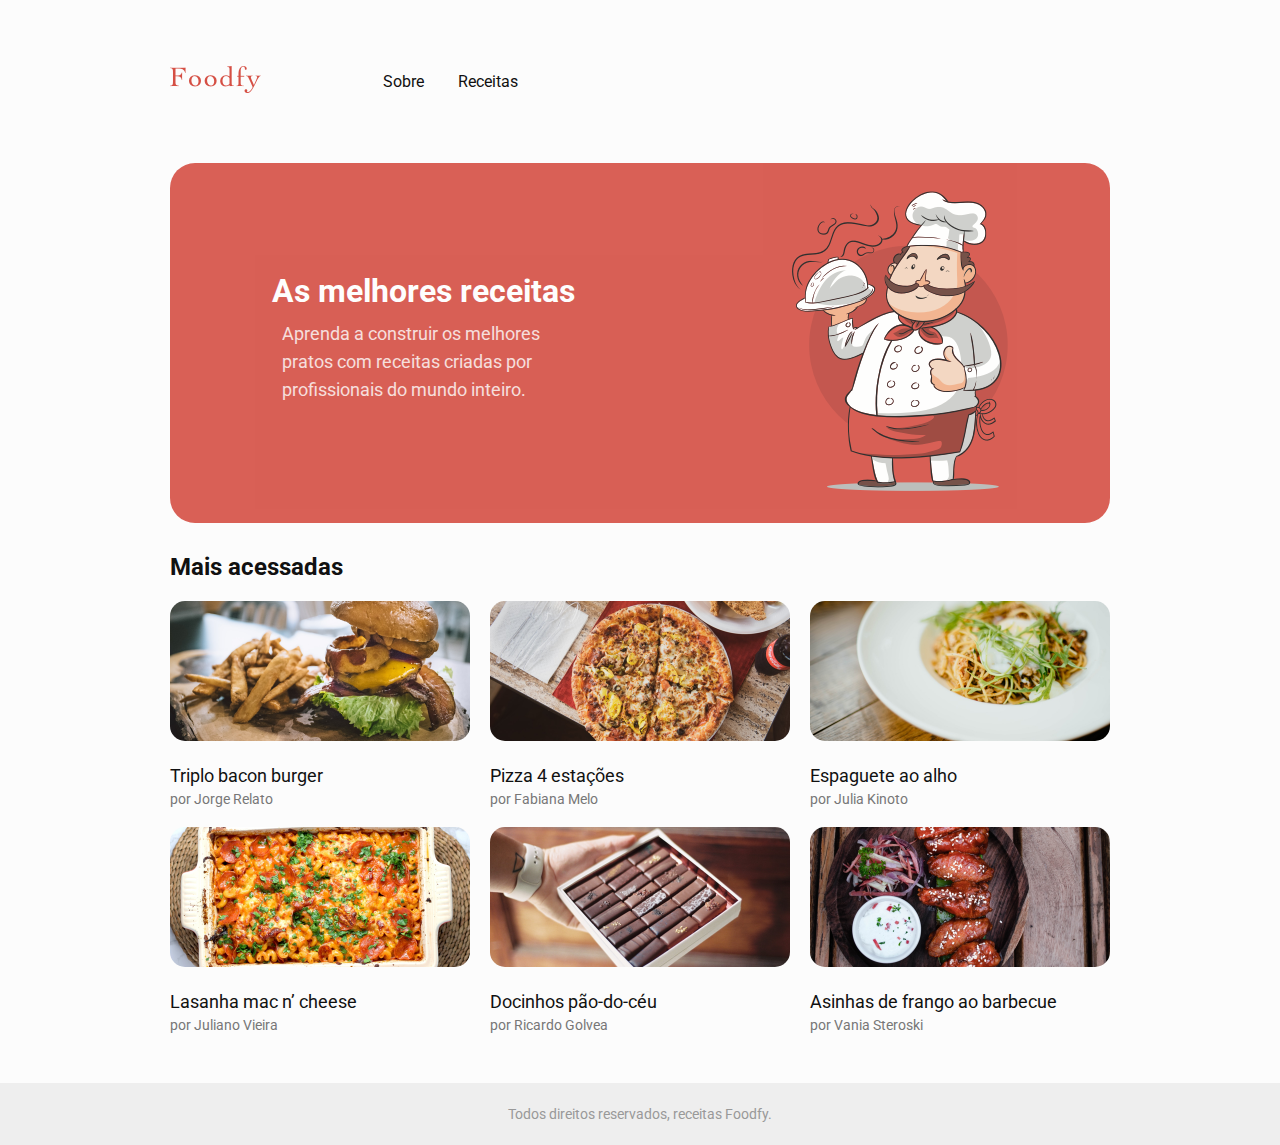
==== index.html @ 984cfd06 "projecto foodfy" ====
<!DOCTYPE html>
<html lang="en">

<head>
  <meta charset="UTF-8">
  <meta name="viewport" content="width=device-width, initial-scale=1.0">
  <link href="https://fonts.googleapis.com/css2?family=Roboto:wght@300;700&display=swap" rel="stylesheet">
  <link rel="stylesheet" href="css/styles.css">
  <title>Foodfy - Sobre</title>
</head>

<body>
  <header class="content">
    <div class="menu">
      <div class="logo">
        <a href="#">
          <img src="assets/logo1.png" alt="">
        </a>
      </div>
      <div class="links">
        <a href="sobre.html">Sobre</a>
        <a href="receitas.html">Receitas</a>
      </div>
    </div>
  </header>
  <section class="content">
     <div class="banner">
      <div class="banner-container">
        <h2>As melhores receitas</h2>
        <p>Aprenda a construir os melhores pratos
          com receitas criadas por profissionais
          do mundo inteiro.</p>
      </div>
      <div class="banner-image">
        <img src="assets/chef.png" alt="">
      </div>
    </div>

    <div class="content-receitas">
    <h2>Mais acessadas</h2>
        <div class="cards">
           <div class="card">
            <img src="assets/burger.png" alt="Triplo Bacon burguer">
            <h3>Triplo bacon burger</h3>
            <p>por Jorge Relato</p>
           </div>

           <div class="card">
            <img src="assets/pizza.png" alt="Triplo Bacon burguer">
            <h3>Pizza 4 estações</h3>
            <p>por Fabiana Melo</p>
           </div>

           <div class="card">
            <img src="assets/espaguete.png" alt="Triplo Bacon burguer">
            <h3>Espaguete ao alho</h3>
            <p>por Julia Kinoto</p>
           </div>

           <div class="card">
            <img src="assets/lasanha.png" alt="Triplo Bacon burguer">
            <h3>Lasanha mac n’ cheese</h3>
            <p>por Juliano Vieira</p>
           </div>

           <div class="card">
            <img src="assets/doce.png" alt="Triplo Bacon burguer">
            <h3>Docinhos pão-do-céu</h3>
            <p>por Ricardo Golvea</p>
           </div>

           <div class="card">
            <img src="assets/asinhas.png" alt="Triplo Bacon burguer">
            <h3>Asinhas de frango ao barbecue</h3>
            <p>por Vania Steroski</p>
           </div>

        </div>
    </div>



  </section>
  <footer>
    <p>Todos direitos reservados, receitas Foodfy.</p>
</div>
</footer>
</body>

</html>
---- css/styles.css ----
* {
  margin: 0;
  padding: 0;
  border: 0;
  font-family: 'Roboto',sans-serif,Times;
}

body{
    background: #fcfcfc;
}

header {
  padding: 36px;
  margin-left: 231px;
}

header .menu {
  display: flex;
  align-items: center;
  width: 100%;
  max-width: 940px;

}

header .menu .logo img {
  margin: 0 122px 0 0;
}

header .menu .links a{
 display: inline-block;
 margin-right: 30px;
 font-size: 16px;
 text-decoration: none;
 color: #111111;

}
header .menu .links a:hover{

  color: #D54F44;
 }

 .content{
   width: 100%;
   max-width: 940px;
   margin: 30px auto;
}

 .content .banner{
   height: 360px;
   display: flex;
   justify-content: space-around;
   align-items: center;
   background: #D54F44;
   opacity: 0.9;
   border-radius: 25px;
 }

 .banner-container {
   width: 100%;
   max-width: 316px;
 }
 .banner-container h2 {
    font-size: 32px;
    color: white;
 }

 .banner-container p {
  margin: 10px;
  color: white;
  line-height: 28px;
  font-size: 18px;
  opacity: 0.8;
}

.content-receitas h2{
  font-size: 24px;
  font-weight: bold;
  margin: 30px 0 20px 0;
  color: #111111;
}

.content-receitas .cards {
  display: grid;
  grid-template-columns: 1fr 1fr 1fr;
  gap:20px;

}

.content-receitas .cards .card {
  width: 100%;
  max-width: 300px;
}

.content-receitas .cards .card img {
  width: 100%;
  border-radius: 15px;
}

.content-receitas .cards .card h3 {
  font-size: 18px;
  color: #111111;
  font-weight: normal;
  margin-top: 20px;
}

.content-receitas .cards .card p {
  font-size: 14px;
  color: #777777;
  margin-top: 5px;
}

footer {
  margin-top: 50px;
  background: #EEEEEE;
  height: 62px;
  text-align: center;
}

footer p {
 font-size: 14px;
 color: #999999;
  padding: 23px 0;

}


/* pagina sobre */
.sobre-content {
   display: flex;
   flex-direction: column;
   align-items: center;
}

.title {
  font-size: 24px;
  color: #111111;
  margin: 20px 0;
}
.text-sobre {
  font-size: 18px;
  color: #444444;
  line-height: 28px;
  text-align: justify;

}
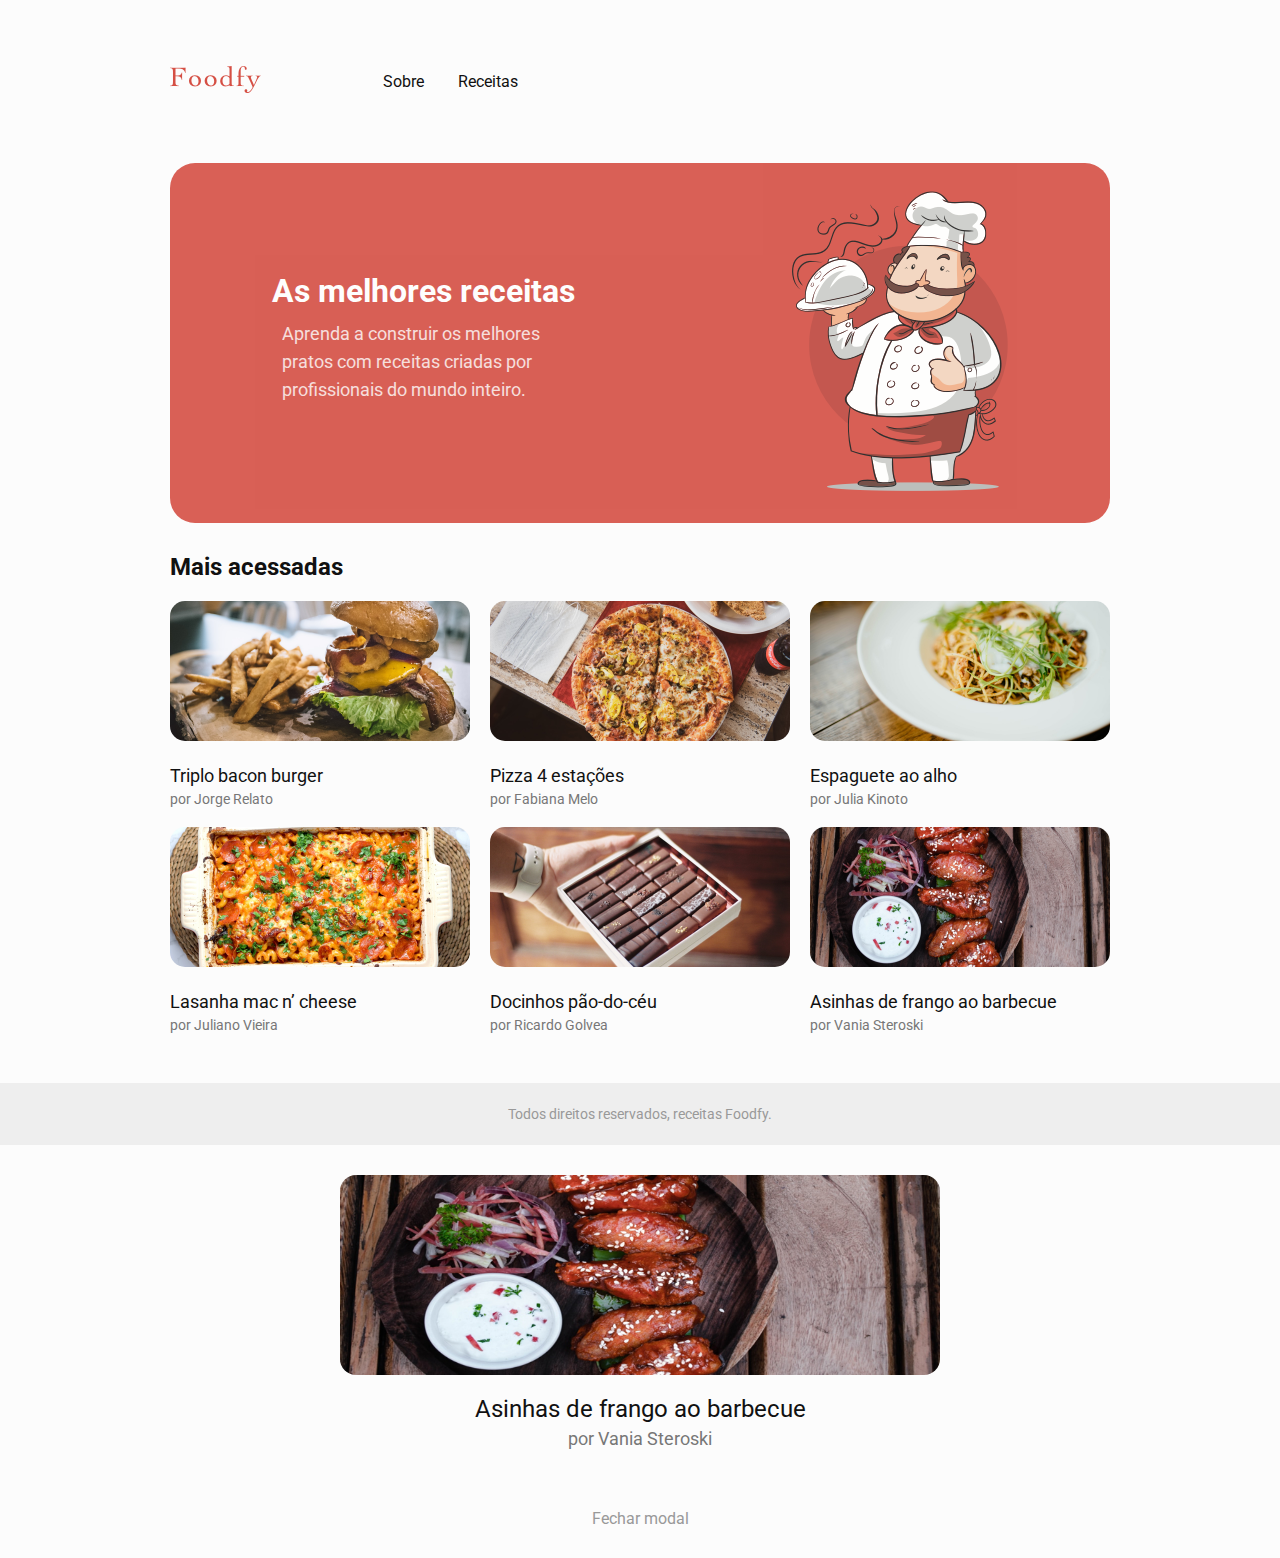
==== commit 2d546e03: "creating page modal" ====
--- a/index.html
+++ b/index.html
@@ -6,14 +6,14 @@
   <meta name="viewport" content="width=device-width, initial-scale=1.0">
   <link href="https://fonts.googleapis.com/css2?family=Roboto:wght@300;700&display=swap" rel="stylesheet">
   <link rel="stylesheet" href="css/styles.css">
-  <title>Foodfy - Sobre</title>
+  <title>Foodfy</title>
 </head>
 
 <body>
   <header class="content">
     <div class="menu">
       <div class="logo">
-        <a href="#">
+        <a href="index.html">
           <img src="assets/logo1.png" alt="">
         </a>
       </div>
@@ -24,7 +24,7 @@
     </div>
   </header>
   <section class="content">
-     <div class="banner">
+    <div class="banner">
       <div class="banner-container">
         <h2>As melhores receitas</h2>
         <p>Aprenda a construir os melhores pratos
@@ -37,54 +37,65 @@
     </div>
 
     <div class="content-receitas">
-    <h2>Mais acessadas</h2>
-        <div class="cards">
-           <div class="card">
-            <img src="assets/burger.png" alt="Triplo Bacon burguer">
-            <h3>Triplo bacon burger</h3>
-            <p>por Jorge Relato</p>
-           </div>
+      <h2>Mais acessadas</h2>
+      <div class="cards">
+        <div class="card">
+          <img src="assets/burger.png" alt="Triplo Bacon burguer">
+          <h3>Triplo bacon burger</h3>
+          <p>por Jorge Relato</p>
+        </div>
 
-           <div class="card">
-            <img src="assets/pizza.png" alt="Triplo Bacon burguer">
-            <h3>Pizza 4 estações</h3>
-            <p>por Fabiana Melo</p>
-           </div>
+        <div class="card">
+          <img src="assets/pizza.png" alt="Triplo Bacon burguer">
+          <h3>Pizza 4 estações</h3>
+          <p>por Fabiana Melo</p>
+        </div>
 
-           <div class="card">
-            <img src="assets/espaguete.png" alt="Triplo Bacon burguer">
-            <h3>Espaguete ao alho</h3>
-            <p>por Julia Kinoto</p>
-           </div>
+        <div class="card">
+          <img src="assets/espaguete.png" alt="Triplo Bacon burguer">
+          <h3>Espaguete ao alho</h3>
+          <p>por Julia Kinoto</p>
+        </div>
 
-           <div class="card">
-            <img src="assets/lasanha.png" alt="Triplo Bacon burguer">
-            <h3>Lasanha mac n’ cheese</h3>
-            <p>por Juliano Vieira</p>
-           </div>
+        <div class="card">
+          <img src="assets/lasanha.png" alt="Triplo Bacon burguer">
+          <h3>Lasanha mac n’ cheese</h3>
+          <p>por Juliano Vieira</p>
+        </div>
 
-           <div class="card">
-            <img src="assets/doce.png" alt="Triplo Bacon burguer">
-            <h3>Docinhos pão-do-céu</h3>
-            <p>por Ricardo Golvea</p>
-           </div>
+        <div class="card">
+          <img src="assets/doce.png" alt="Triplo Bacon burguer">
+          <h3>Docinhos pão-do-céu</h3>
+          <p>por Ricardo Golvea</p>
+        </div>
 
-           <div class="card">
-            <img src="assets/asinhas.png" alt="Triplo Bacon burguer">
-            <h3>Asinhas de frango ao barbecue</h3>
-            <p>por Vania Steroski</p>
-           </div>
+        <div class="card">
+          <img src="assets/asinhas.png" alt="Triplo Bacon burguer">
+          <h3>Asinhas de frango ao barbecue</h3>
+          <p>por Vania Steroski</p>
+        </div>
 
-        </div>
+      </div>
     </div>
-
 
 
   </section>
   <footer>
     <p>Todos direitos reservados, receitas Foodfy.</p>
-</div>
-</footer>
+    </div>
+  </footer>
+
+
+  <div class="modal-overlay">
+    <div class="container-modal">
+
+      <img src="assets/asinhas.png" alt="Asinhas">
+      <h2>Asinhas de frango ao barbecue</h2>
+      <p>por Vania Steroski</p>
+      <a class="close-modal">Fechar modal</a>
+  </div>
+
+  <script src="js/scripts.js"></script>
 </body>
 
 </html>--- a/css/styles.css
+++ b/css/styles.css
@@ -144,3 +144,51 @@
 
 }
 
+/* modal */
+
+.modal-overlay.active{
+  opacity: 1;
+  visibility: visible;
+}
+
+.container-modal {
+  width: 100%;
+  max-width: 660px;
+  background: #fcfcfc;
+  border-radius: 16px;
+  margin: 0 auto;
+  display: flex;
+  flex-direction: column;
+  align-items: center;
+  justify-content: space-around;
+
+}
+
+.container-modal img {
+  width: 600px;
+  max-height: 200px;
+  margin: 30px 0 20px 0;
+  border-radius: 16px;
+}
+
+.container-modal h2 {
+  font-size: 24px;
+  color: #111111;
+  text-align: center;
+  margin-bottom: 5px;
+  font-weight: normal;
+}
+
+.container-modal p {
+  font-size: 18px;
+  color: #777777;
+  text-align: center;
+  padding-bottom: 60px;
+}
+
+.container-modal a  {
+  font-size: 16px;
+  color: #999999;
+  margin-bottom: 30px;
+}
+
